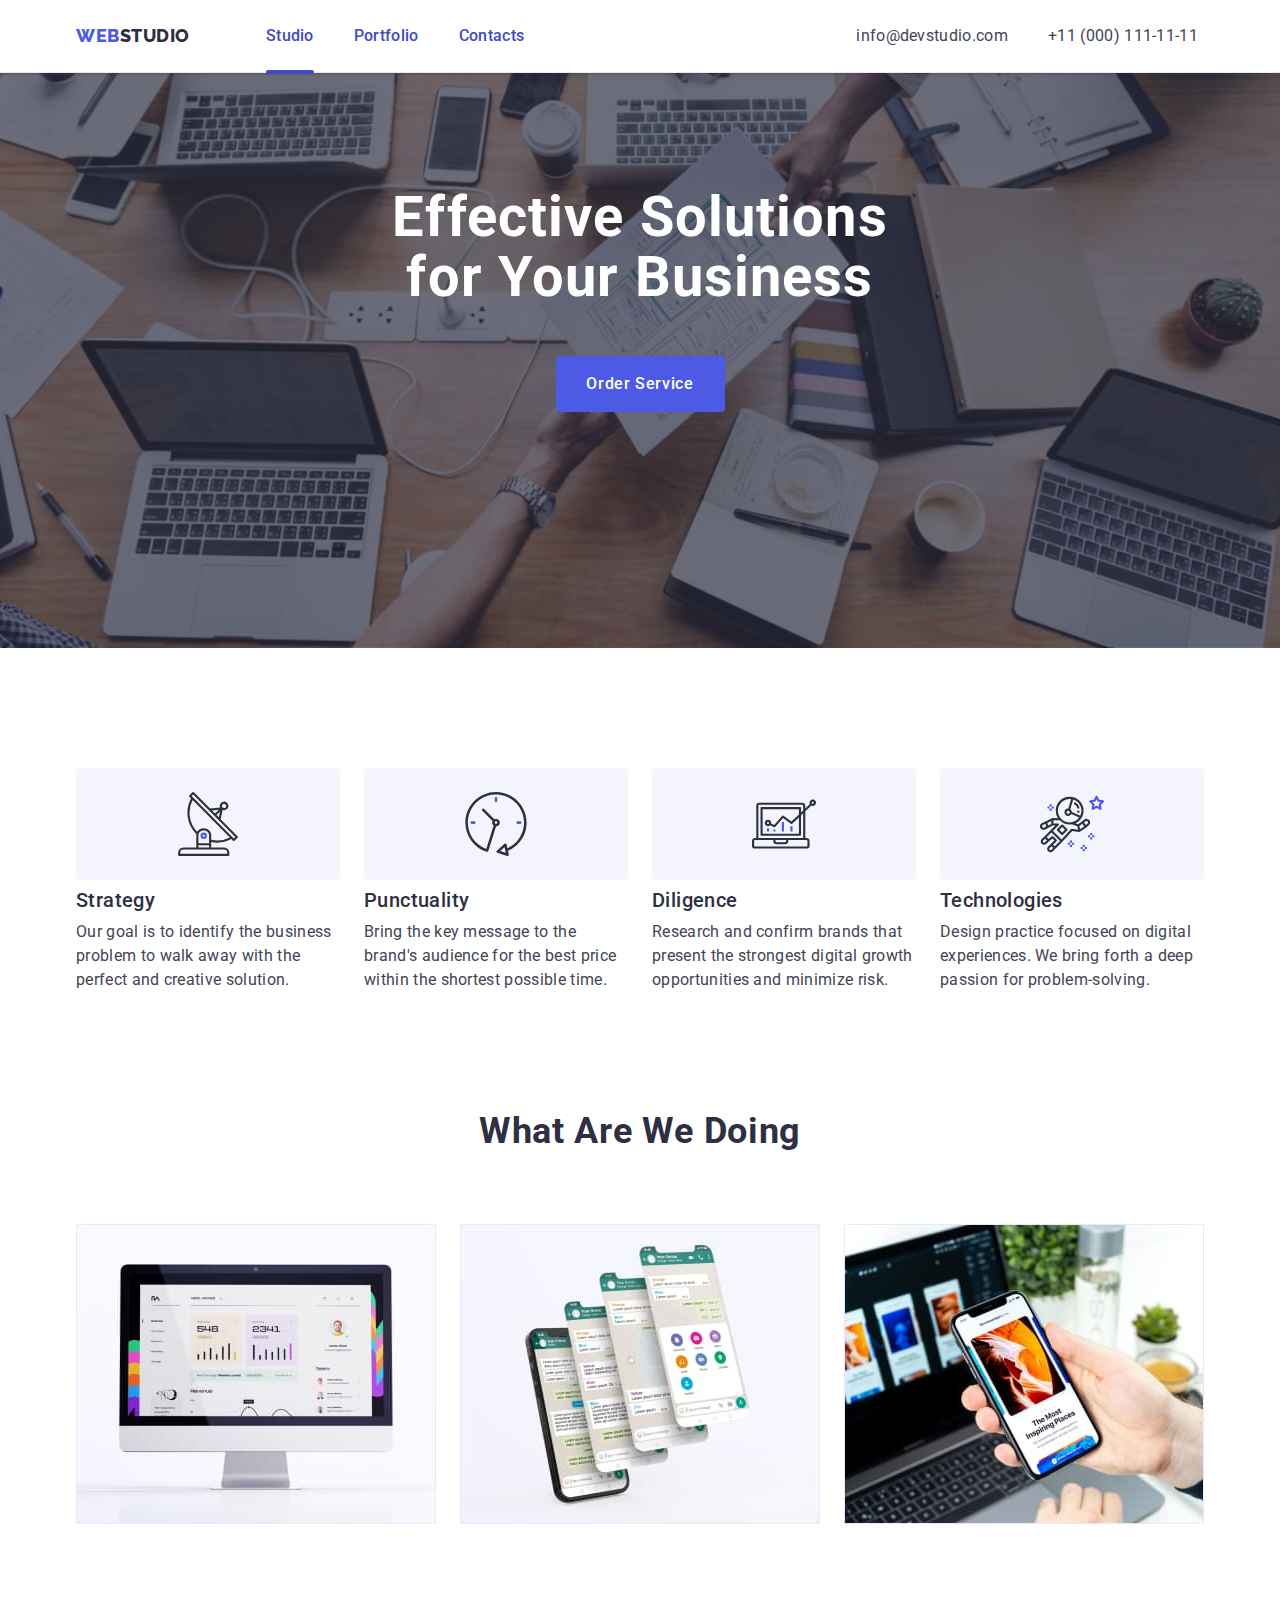
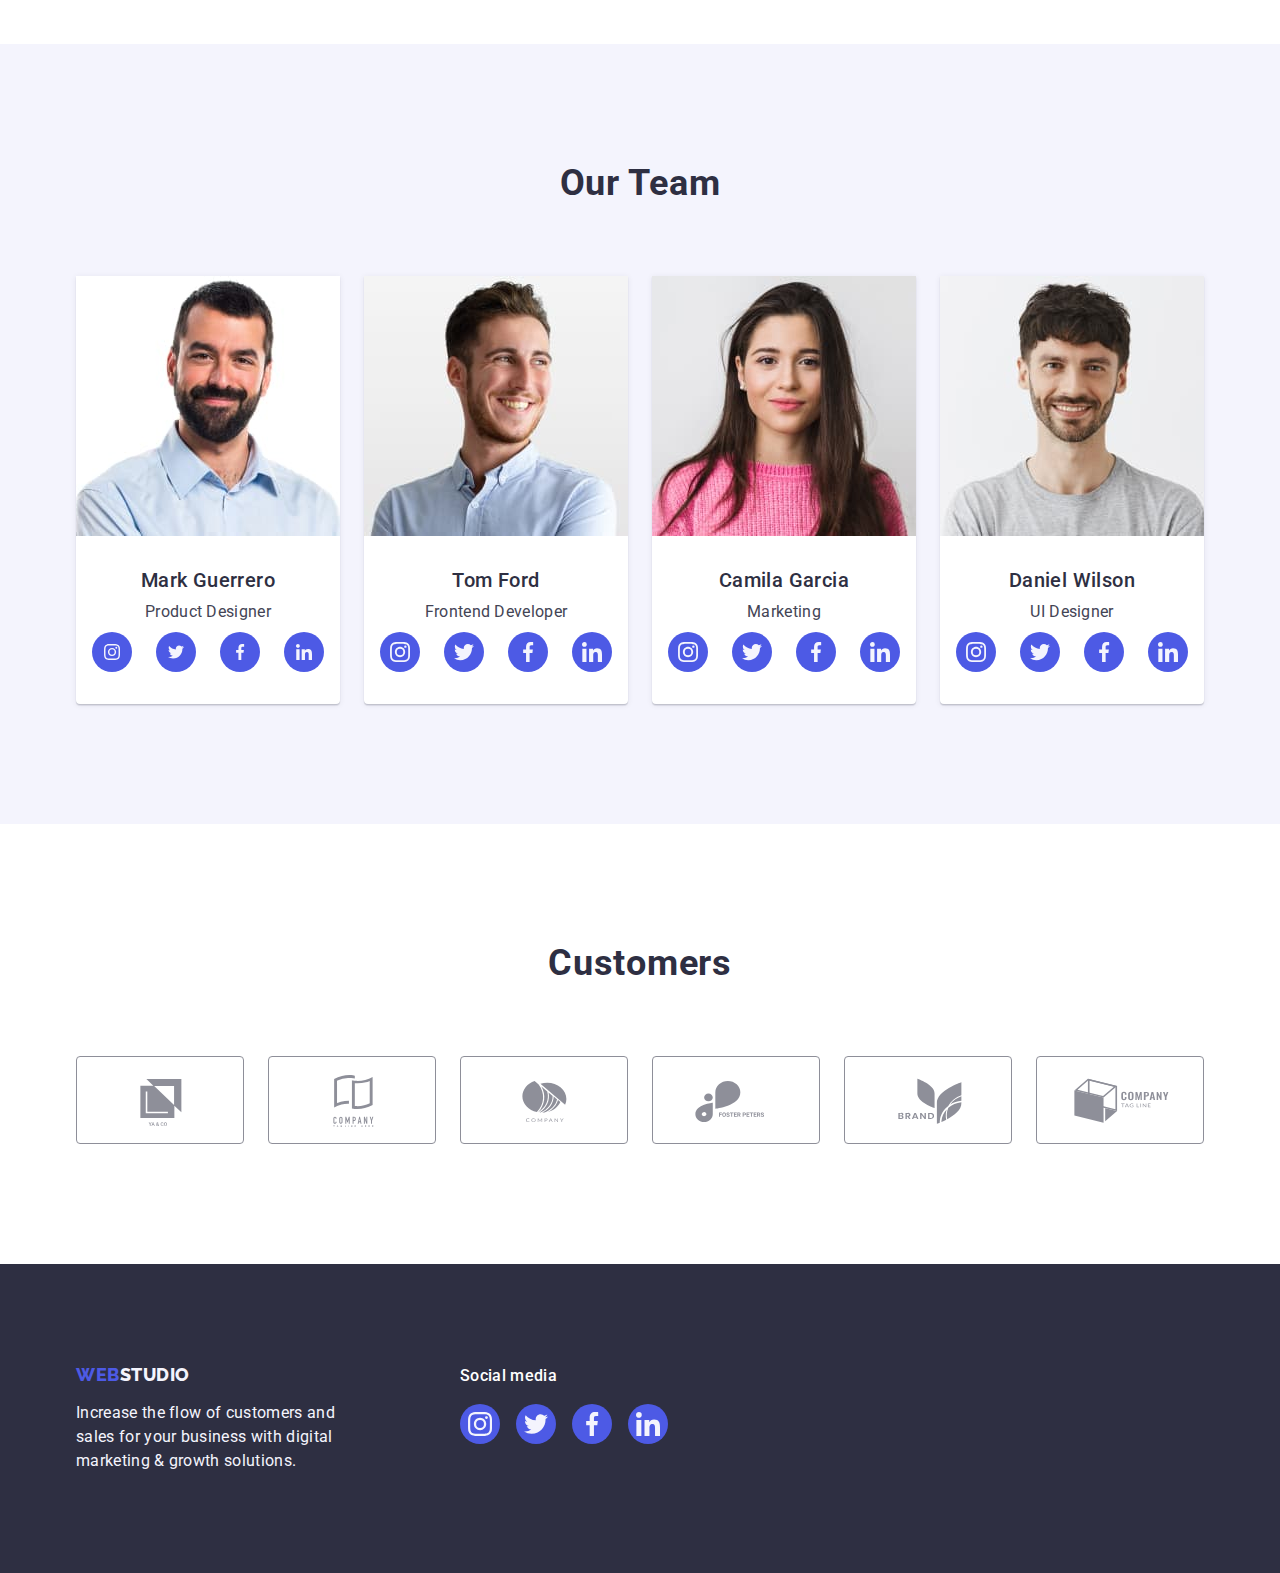
==== index.html @ 26fe9830 "finish" ====
<!DOCTYPE html>
<html lang="en">
  <head>
    <meta charset="UTF-8" />
    <meta http-equiv="X-UA-Compatible" content="IE=edge" />
    <meta name="viewport" content="width=device-width, initial-scale=1.0" />
    <title>Webstudio</title>
    <link rel="preconnect" href="https://fonts.googleapis.com" />
    <link rel="preconnect" href="https://fonts.gstatic.com" crossorigin />
    <link
      href="https://fonts.googleapis.com/css2?family=Montserrat:wght@400;700&family=Raleway:wght@800&family=Roboto:wght@400;500;700;900&display=swap"
      rel="stylesheet"/>
    <link
      rel="stylesheet"
      href="https://cdnjs.cloudflare.com/ajax/libs/modern-normalize/2.0.0/modern-normalize.min.css"/>
    <link rel="stylesheet" href="./css/styles.css" />
  </head>
  <body>
    <header class="header">
      <div class="header-all container">
        <nav class="header-nav">
          <a href="./index.html" class="logo link"
            >WEB<span class="logo-studio-header">Studio</span></a>
          <ul class="menu-list list">
            <li>
              <a href="./index.html" class="menu menu-linea link">Studio</a>
            </li>
            <li>
              <a href="./portfolio.html" class="menu link">Portfolio</a>
            </li>
            <li>
              <a href="" class="menu link">Contacts</a>
            </li>
          </ul>
        </nav>
        <address class="adress">
          <ul class="adress-list list">
            <li>
              <a href="mailto:info@devstudio.com" class="mail-tel link"
                >info@devstudio.com</a
              >
            </li>
            <li>
              <a href="tel:+110001111111" class="mail-tel link"
                >+11 (000) 111-11-11</a
              >
            </li>
          </ul>
        </address>
      </div>
    </header>

    <main>
      <!--Hero-->
      <section class="section-hero section">
        <div class="hero-list container">
          <h1 class="hero">Effective Solutions for Your Business</h1>
          <button type="button" class="button" data-modal-open>Order Service</button>
        </div>
      </section>
      <!--Section 1-->
      <section class="section-about-work section">
        <div class="about-work-all container">
          <h2 hidden class="visually-hidden">About work</h2>
          <ul class="about-work-list list">
            <li class="about-work-list-text">
              <div class="about-work-icons-link">
                 <svg class="about-work-icons" width="64" height="64">
                  <use href="./images/icons.svg#antenna"></use>
                </svg>
              </div>
              <h3 class="about-work">Strategy</h3>
              <p class="about-work-text">
                Our goal is to identify the business problem to walk away with
                the perfect and creative solution.
              </p>
            </li>
            <li class="about-work-list-text">
              <div class="about-work-icons-link">
                <svg class="about-work-icons" width="64" height="64">
                  <use href="./images/icons.svg#clock"></use>
                </svg>
              </div>
              <h3 class="about-work">Punctuality</h3>
              <p class="about-work-text">
                Bring the key message to the brand's audience for the best price
                within the shortest possible time.
              </p>
            </li>
            <li class="about-work-list-text">
              <div class="about-work-icons-link">
                <svg class="about-work-icons" width="64" height="64">
                  <use href="./images/icons.svg#diagram"></use>
                </svg>
              </div>
              <h3 class="about-work">Diligence</h3>
              <p class="about-work-text">
                Research and confirm brands that present the strongest digital
                growth opportunities and minimize risk.
              </p>
            </li>
            <li class="about-work-list-text">
              <div class="about-work-icons-link">
                <svg class="about-work-icons" width="64" height="64">
                  <use href="./images/icons.svg#astronaut"></use>
                </svg>
              </div>
              <h3 class="about-work">Technologies</h3>
              <p class="about-work-text">
                Design practice focused on digital experiences. We bring forth a
                deep passion for problem-solving.
              </p>
            </li>
          </ul>
        </div>
      </section>
      <!--Section 2-->
      <section class="section-work section">
        <div class="work-all container">
          <h2 class="work">What are we doing</h2>
          <ul class="work-list list">
            <li class="work-images">
              <img
                src="./images/section2-img-1.jpg"
                alt="computer"
                width="360"/>
            </li>
            <li class="work-images">
              <img src="./images/section2-img-2.jpg" alt="phone" width="360" />
            </li>
            <li class="work-images">
              <img
                src="./images/section2-img-3.jpg"
                alt="computer-and-phone"
                width="360"/>
            </li>
          </ul>
        </div>
      </section>
      <!--Section 3 -->
      <section class="section-team section">
        <div class="team-all container">
          <h2 class="team">Our Team</h2>
          <ul class="team-photo-list list">
            <li class="team-photo">
                <img
                  src="./images/section3-img-1.jpg"
                  alt="Mark"
                  width="264"
                  height="260"/>
                <div class="worker-all">
                  <h3 class="worker-name">Mark Guerrero</h3>
                  <p class="profession">Product Designer</p>
                  <ul class="social-list list">
                    <li class="social-list-iteam">
                      <a href="" class="social-list-link">
                        <svg class="social-list-icons" width="16" height="16">
                          <use href="./images/icons.svg#instagram"></use>
                        </svg>
                      </a>
                    </li>
                    <li class="social-list-iteam">
                      <a href="" class="social-list-link">
                        <svg class="social-list-icons" width="16" height="16">
                          <use href="./images/icons.svg#twitter"></use>
                        </svg>
                      </a>
                    </li>
                    <li class="social-list-iteam">
                      <a href="" class="social-list-link">
                        <svg class="social-list-icons" width="16" height="16">
                          <use href="./images/icons.svg#facebook"></use>
                        </svg>
                      </a>
                    </li>
                    <li class="social-list-iteam">
                      <a href="" class="social-list-link">
                        <svg class="social-list-icons" width="16" height="16">
                          <use href="./images/icons.svg#linkedin"></use>
                        </svg>
                      </a>
                    </li>
                  </ul>
                </div>
              </li>
            
            
              <li class="team-photo">
                <img
                  src="./images/section3-img-2.jpg"
                  alt="Tom"
                  width="264"
                  height="260"/>
                <div class="worker-all">
                  <h3 class="worker-name">Tom Ford</h3>
                  <p class="profession">Frontend Developer</p>
                  <ul class="social-list list">
                    <li class="social-list-iteam">
                      <a href="" class="social-list-link">
                        <svg class="social-list-icons" width="20" height="20">
                          <use href="./images/icons.svg#instagram"></use>
                        </svg>
                      </a>
                    </li>
                    <li class="social-list-iteam">
                      <a href="" class="social-list-link">
                        <svg class="social-list-icons" width="20" height="20">
                          <use href="./images/icons.svg#twitter"></use>
                        </svg>
                      </a>
                    </li>
                    <li class="social-list-iteam">
                      <a href="" class="social-list-link">
                        <svg class="social-list-icons" width="20" height="20">
                          <use href="./images/icons.svg#facebook"></use>
                        </svg>
                      </a>
                    </li>
                    <li class="social-list-iteam">
                      <a href="" class="social-list-link">
                        <svg class="social-list-icons" width="20" height="20">
                          <use href="./images/icons.svg#linkedin"></use>
                        </svg>
                      </a>
                    </li>
                  </ul>
                </div>
              </li>
            
           
              <li class="team-photo">
                <img
                  src="./images/section3-img-3.jpg"
                  alt="Camila"
                  width="264"
                  height="260"/>
                <div class="worker-all">
                  <h3 class="worker-name">Camila Garcia</h3>
                  <p class="profession">Marketing</p>
                  <ul class="social-list list">
                    <li class="social-list-iteam">
                      <a href="" class="social-list-link">
                        <svg class="social-list-icons" width="20" height="20">
                          <use href="./images/icons.svg#instagram"></use>
                        </svg>
                      </a>
                    </li>
                    <li class="social-list-iteam">
                      <a href="" class="social-list-link">
                        <svg class="social-list-icons" width="20" height="20">
                          <use href="./images/icons.svg#twitter"></use>
                        </svg>
                      </a>
                    </li>
                    <li class="social-list-iteam">
                      <a href="" class="social-list-link">
                        <svg class="social-list-icons" width="20" height="20">
                          <use href="./images/icons.svg#facebook"></use>
                        </svg>
                      </a>
                    </li>
                    <li class="social-list-iteam">
                      <a href="" class="social-list-link">
                        <svg class="social-list-icons" width="20" height="20">
                          <use href="./images/icons.svg#linkedin"></use>
                        </svg>
                      </a>
                    </li>
                  </ul>
                </div>
              </li>
           
           
            <li class="team-photo">
              <img
                src="./images/section3-img-4.jpg"
                alt="Daniel"
                width="264"
                height="260"/>
              <div class="worker-all">
                <h3 class="worker-name">Daniel Wilson</h3>
                <p class="profession">UI Designer</p>
                <ul class="social-list list">
                  <li class="social-list-iteam">
                    <a href="" class="social-list-link">
                      <svg class="social-list-icons" width="20" height="20">
                        <use href="./images/icons.svg#instagram"></use>
                      </svg>
                    </a>
                  </li>
                  <li class="social-list-iteam">
                    <a href="" class="social-list-link">
                      <svg class="social-list-icons" width="20" height="20">
                        <use href="./images/icons.svg#twitter"></use>
                      </svg>
                    </a>
                  </li>
                  <li class="social-list-iteam">
                    <a href="" class="social-list-link">
                      <svg class="social-list-icons" width="20" height="20">
                        <use href="./images/icons.svg#facebook"></use>
                      </svg>
                    </a>
                  </li>
                  <li class="social-list-iteam">
                    <a href="" class="social-list-link">
                      <svg class="social-list-icons" width="20" height="20">
                        <use href="./images/icons.svg#linkedin"></use>
                      </svg>
                    </a>
                  </li>
                </ul>
              </div>
            </li>
          </ul>
        </div>
      </section>
      <!--Section 4 -->
      <section class="customers-section">
        <div class="customers container">
          <h2 class="title-customers team">Customers</h2>
          <ul class="customers-list list link">
            <li class="customers-link-all">
              <a href="" class="customers-link">
                <svg class="customers-icons" width="104" height="56">
                  <use href="./images/icons.svg#logo"></use>
                </svg>
              </a>
            </li>
            <li class="customers-link-all">
              <a href="" class="customers-link">
                <svg class="customers-icons" width="104" height="56">
                  <use href="./images/icons.svg#logo-1"></use>
                </svg>
              </a>
            </li>
            <li class="customers-link-all">
              <a href="" class="customers-link">
                <svg class="customers-icons" width="104" height="56">
                  <use href="./images/icons.svg#logo-2"></use>
                </svg>
              </a>
            </li>
            <li class="customers-link-all">
              <a href="" class="customers-link">
                <svg class="customers-icons" width="104" height="56">
                  <use href="./images/icons.svg#logo-3"></use>
                </svg>
              </a>
            </li>
            <li class="customers-link-all">
              <a href="" class="customers-link">
                <svg class="customers-icons" width="104" height="56">
                  <use href="./images/icons.svg#logo-4"></use>
                </svg>
              </a>
            </li>
            <li class="customers-link-all">
              <a href="" class="customers-link">
                <svg class="customers-icons" width="104" height="56">
                  <use href="./images/icons.svg#logo-5"></use>
                </svg>
              </a>
            </li>
          </ul>

        </div>
      </section>
    </main>
           <!--Footer-->
    <footer class="footer">
      <div class="footer-container container">
        <div class="main-footer">
        <a href="./index.html" class="logo-footer link"
          >WEB<span class="logo-studio">Studio</span></a>
        <p class="footer-text">
          Increase the flow of customers and sales for your business with
          digital marketing & growth solutions.
        </p>
      </div>
        <div class="footer-social">
          <p class="footer-paragraf">Social media</p>
          <ul class="social-list-footer list">
          <li class="social-list-iteam">
            <a href="" class="social-list-link-footer">
              <svg class="social-list-icons-footer" width="24" height="24">
                <use href="./images/icons.svg#instagram"></use>
              </svg>
            </a>
          </li>
          <li class="social-list-iteam">
            <a href="" class="social-list-link-footer">
              <svg class="social-list-icons-footer" width="24" height="24">
                <use href="./images/icons.svg#twitter"></use>
              </svg>
            </a>
          </li>
          <li class="social-list-iteam">
            <a href="" class="social-list-link-footer">
              <svg class="social-list-icons-footer" width="24" height="24">
                <use href="./images/icons.svg#facebook"></use>
              </svg>
            </a>
          </li>
          <li class="social-list-iteam">
            <a href="" class="social-list-link-footer">
              <svg class="social-list-icons-footer" width="24" height="24">
                <use href="./images/icons.svg#linkedin"></use>
              </svg>
            </a>
          </li>
        </ul>
      </div> 
     </div>
    </footer>
     <!--Modal-->
    <div class="backdrop is-hidden" data-modal>
      <div class="modal">
        <button type="button" class="modal-close-btn" data-modal-close>
          <svg class="modal-close-btn-icon" width="8" height="8">
            <use href="./images/icons.svg#close">
            </use>
          </svg>
        </button>
      </div>
    </div>
    <script src="./js/modal.js"></script>
  </body>
</html>
---- css/styles.css ----
* {
    box-sizing: border-box;
}
body {
    font-family: 'Roboto', sans-serif;
    font-weight: 500;
    font-size: 16px;
    color: var(--paragraph-color);
    background-color: var(--text-color);
}
:root {
    --title-color: #404BBF;
    --text-color: #FFFFFF;
    --btn-color: #4d5ae5;
    --services-color: #2e2f42;
    --paragraph-color: #434455;
    --white-filler-color: #F4F4FD;
    --button-portfolio: #e7e9fc;
    --green-color:#31D0AA;
    --light-slate-color: #8E8F99;
    --modal-background-color:#FCFCFC;
    --transition-duration-and-func:250ms cubic-bezier(0.4, 0, 0.2, 1);
}
p,
h1,
h2,
h3,
h4,
h5,
h6 {
    margin: 0;
}
ul,
ol {
    margin: 0;
    padding: 0;
}
.container {
    width: 1158px;
    padding: 0 15px;
    margin: 0 auto;
}
img {
    display: block;
}
.list {
    list-style: none;
}
.link {
    text-decoration: none;
}
/* Header*/
.header {
    position: absolute;
    width: 100%;
    top: 0;
    left: 0;
    background-color: var(--text-color);
    margin: 0;
    border-bottom: 1px solid var(--button-portfolio);
    padding: 24px 0;
    box-shadow: 0px 2px 1px rgba(46, 47, 66, 0.08), 0px 1px 1px rgba(46, 47, 66, 0.16), 0px 1px 6px rgba(46, 47, 66, 0.08);
}
.header-all {
    display: flex;
}
.header-nav {
    display: flex;
    align-items: center;
}
.logo {
    font-family: 'Raleway', sans-serif;
    font-style: normal;
    font-weight: 800;
    font-size: 18px;
    line-height: 1.17;
    letter-spacing: 0.03em;
    text-transform: uppercase;
    color: var(--btn-color);
    margin-right: 76px;
}
.logo-studio-header {
    color: var(--services-color);
}
.logo-studio {
    color: var(--white-filler-color);
}
.menu-list {
    display: flex;
    gap: 40px;
}
.menu {
    position: relative;
    font-weight: 500;
    font-size: 16px;
    line-height: 1.5;
    letter-spacing: 0.02em;
    color: var(--title-color);
    padding: 24px 0;
    transition: color var(--transition-duration-and-func);
}
.menu-linea::after{
  content: "";
  width: 100%;
  height: 4px;
  position: absolute;
  left: 0;
  bottom: -1px;
  top: 68px;
  display: block;
  background-color: var(--title-color);
  border-radius: 2px;
}
.adress-list {
    display: flex;
    gap: 40px;
}
.adress {
    font-style: normal;
    font-weight: 400;
    font-size: 16px;
    line-height: 1.5;
    letter-spacing: 0.02em;
    color: var(--paragraph-color);
    margin-left: 332px;    
}
.mail-tel {
    color: var(--paragraph-color);
    transition: color var(--transition-duration-and-func);
}
.menu:hover,
.menu:focus {
    color: var(--title-color);
}
.mail-tel:hover,
.mail-tel:focus {
    color: var(--title-color);
}
/* Hero*/
.section-hero {
    background-color: var(--services-color);
    padding: 188px 0;
    background-image: linear-gradient(rgba(46, 47, 66, 0.7), rgba(46, 47, 66, 0.7)), url("../images/people.jpg"); 
    background-repeat: no-repeat;
    background-position: center;
    background-size: cover;
    max-width: 1440px;
    margin: 0 auto;
}
.hero-list {
    display: flex;
    flex-direction: column;
    justify-content: center;
}
.hero {
    font-weight: 700;
    font-size: 56px;
    line-height: 1.07;
    text-align: center;
    letter-spacing: 0.02em;
    color: var(--text-color);
    max-width: 496px;
    margin: 0 auto;
    display: flex;
    flex-direction: column;
    justify-content: center;
}
.button {
    font-family: 'Roboto', sans-serif;
    font-style: normal;
    font-weight: 500;
    font-size: 16px;
    line-height: 1.5;
    display: flex;
    align-items: center;
    letter-spacing: 0.04em;
    color: var(--text-color);
    cursor: pointer;
    background-color: var(--btn-color);
    display: block;
    min-width: 169px;
    height: 56px;
    border: none;
    border-radius: 4px;
    gap: 10px;
    margin-top: 48px;
    margin: 48px auto;
    transition: background-color var(--transition-duration-and-func);
}
.button:hover,
.button:focus {
    background-color: var(--title-color);
}
/*Section 1*/
.visually-hidden {
    position: absolute;
    width: 1px;
    height: 1px;
    margin: -1px;
    border: 0;
    padding: 0;
    white-space: nowrap;
    clip-path: inset(100%);
    clip: rect(0 0 0 0);
    overflow: hidden;
}
.section-about-work {
    background-color: var(--text-color);
    padding: 120px 0;
}
.about-work-list {
    display: flex;
    gap: 24px;
}
.about-work-list-text {
    width: calc((100% - 72px) / 4);
}
.about-work {
    font-weight: 500;
    font-size: 20px;
    line-height: 1.2;
    letter-spacing: 0.02em;
    color: var(--services-color);
    margin-bottom: 8px;
}
.about-work-text {
    font-weight: 400;
    font-size: 16px;
    line-height: 1.5;
    letter-spacing: 0.02em;
    color: var(--paragraph-color);
}
.about-work-icons-link{
    display: flex;
    justify-content: center;
    align-items: center;
    height: 112px;
    background-color: var(--white-filler-color);
    margin-bottom: 8px;
    border-radius: 4px;
}
/* Section 2*/
.section-work {
    background-color: var(--text-color);
    padding-bottom: 120px;
}
.work-all {
    display: flex;
    flex-direction: column;
    justify-content: center;
}
.work {
    font-weight: 700;
    font-size: 36px;
    line-height: 1.11;
    text-align: center;
    letter-spacing: 0.02em;
    text-transform: capitalize;
    color: var(--services-color);
    margin-bottom: 72px;
}
.work-list {
    display: flex;
    gap: 24px;
}
.work-images {
    width: calc((100% - 48px) / 3);
}
/* Section 3*/
.section-team {
    background-color: var(--white-filler-color);
    padding: 120px 0;
}
.team-all {
    display: flex;
    flex-direction: column;
    justify-content: center;
}
.team-photo-list {
    display: flex;
    gap: 24px;
}

.team-photo {
    background-color: var(--text-color);
    width: calc((100% - 72px) / 4);
    border-radius: 0px 0px 4px 4px;
    box-shadow:  0px 1px 6px rgba(46, 47, 66, 0.08), 0px 1px 1px rgba(46, 47, 66, 0.16), 0px 2px 1px rgba(46, 47, 66, 0.08);
}
.team {
    font-weight: 700;
    font-size: 36px;
    line-height: 1.11;
    letter-spacing: 0.02em;
    text-align: center;
    text-transform: capitalize;
    color: var(--services-color);
    margin-bottom: 72px;
    text-align: center;
}
.worker-name {
    font-weight: 500;
    font-size: 20px;
    line-height: 1.2;
    letter-spacing: 0.02em;
    color: var(--services-color);
    text-align: center;
    margin-bottom: 8px;
}
.profession {
    font-weight: 400;
    font-size: 16px;
    line-height: 1.5;
    letter-spacing: 0.02em;
    color: var(--paragraph-color);
    text-align: center;
}
.worker-all {
    padding: 32px 0px;
}
.social-list{
    display: flex;
    justify-content: center;
    gap: 24px;
    margin-top: 8px;
}
.social-list-link{
    display: flex;
    justify-content: center;
    align-items: center;
    width: 40px;
    height: 40px;
    border-radius: 50%;
    background-color: var(--btn-color);
    transition: background-color var(--transition-duration-and-func); 
}
.social-list-link:hover,
.social-list-link:focus{
    background-color: var(--title-color);
}
.social-list-icons{
    fill: var(--white-filler-color);
}
/*Section 4*/
.customers-section{
    padding: 120px 0;
    background-color: var(--text-color);
}
.customers-list{
    display: flex;
    gap: 24px;
}
.customers-link-all{
    width: calc((100% - 120px) / 6);
    height: 88px;
    background-color: var(--text-color);  
}
.customers-link{
    display: flex;
    justify-content: center;
    align-items: center;
    width: 100%;
    height: 100%;
    border: 1px solid var(--light-slate-color); 
    border-radius: 4px;
    color: var(--light-slate-color);
    transition: border-color var(--transition-duration-and-func), color var(--transition-duration-and-func);
}
.customers-icons{
    fill: currentColor;
    transition: fill var(--transition-duration-and-func);  
}
.customers-icons:focus,
.customers-icons:hover{
    fill: var(--title-color);
}
.customers-link:hover,
.customers-link:focus{
    border: 1px solid var(--title-color);
    color: var(--title-color);
}
.title-customers{
    margin-bottom: 72px;
}
/*Footer*/
.footer {
    display: flex;
    background-color: var(--services-color);
    padding: 100px 0;   
}
.footer-container{
    display: flex;
    align-items: baseline;
}
.logo-footer {
    font-family: 'Raleway', sans-serif;
    font-style: normal;
    font-weight: 800;
    font-size: 18px;
    line-height: 1.17;
    letter-spacing: 0.03em;
    text-transform: uppercase;
    color: var(--btn-color);
    margin-right: 76px;
    display: inline-block;
    margin-bottom: 16px;
}
.footer-text {
    font-weight: 400;
    font-size: 16px;
    line-height: 1.5;
    letter-spacing: 0.02em;
    color: var(--white-filler-color);
    max-width: 264px;
}
.footer-paragraf{
    font-weight: 500;
    font-size: 16px;
    line-height: 1.5;
    letter-spacing: 0.02em;
    color: var(--text-color);
    margin-bottom: 16px;
}
.footer-social{
    display: block;
    max-width: 208px;
    max-height: 80px;
}
.social-list-footer{
    display: flex;
    justify-content: center;
    gap: 16px;
    margin-top: 16px;
}
.social-list-link-footer{
    display: flex;
    justify-content: center;
    align-items: center;
    width: 40px;
    height: 40px;
    border-radius: 50%;
    background-color: var(--btn-color);
    transition: background-color var(--transition-duration-and-func);
}
.social-list-link-footer:hover,
.social-list-link-footer:focus{
    background-color: var(--green-color);
}
.social-list-icons-footer{
    fill: var(--white-filler-color);
}
.main-footer{
    display: block;
    max-width:264px ;
    max-height: 112px;
    margin-right: 120px;
}
/*Portfolio*/
.portfolio {
    padding: 96px 0 120px;
}
.portfolio-all {
    display: flex;
    flex-direction: column;
}
.portfolio-list {
    display: flex;
    justify-content: center;
    gap: 24px;
    margin-bottom: 72px;
}
/*Portfolio buttons*/
.button-all {
    font-family: "Roboto", sans-serif;
    font-size: 16px;
    line-height: 1.5;
    letter-spacing: 0.04em;
    color: var(--btn-color);
    cursor: pointer;
    font-weight: 500;
    background-color: var(--white-filler-color);
    padding: 12px 24px;
    border: 1px solid var(--button-portfolio);
    border-radius: 4px;
    transition: color var(--transition-duration-and-func), background-color var(--transition-duration-and-func), border-color var(--transition-duration-and-func), box-shadow var(--transition-duration-and-func);
}
.button-all:hover,
.button-all:focus {
    color: var(--text-color);
    background-color: var(--title-color);
    border: 1px solid transparent;
    box-shadow: 0px 3px 1px rgba(0, 0, 0, 0.1), 0px 2px 1px rgba(0, 0, 0, 0.08), 0px 2px 2px rgba(0, 0, 0, 0.12);
}
/*Portfolio images*/
.portfolio-images-list {
    display: flex;
    flex-wrap: wrap;
    column-gap: 24px;
    row-gap: 48px;
}
.images-link-portfolio{
    display: block;
    transition: box-shadow var(--transition-duration-and-func);
}
.images-link-portfolio:hover,
.images-link-portfolio:focus{
    box-shadow: 0px 1px 6px rgba(46, 47, 66, 0.08), 0px 1px 1px rgba(46, 47, 66, 0.16), 0px 2px 1px rgba(46, 47, 66, 0.08); 
}
.images-link-portfolio:hover .overlay,
.images-link-portfolio:focus .overlay{
    transform: translate(0, 0);
}
.images-portfolio {
    width: calc((100% - 48px) / 3);
}
.services-all {
    padding: 32px 16px;
    border: 1px solid var(--button-portfolio);
    border-top: none;
}
.services {
    font-weight: 500;
    font-size: 20px;
    line-height: 1.2;
    letter-spacing: 0.02em;
    color: var(--services-color);
    margin-bottom: 8px;
}
.services-text {
    font-weight: 400;
    font-size: 16px;
    line-height: 1.5;
    letter-spacing: 0.02em;
    color: var(--paragraph-color);
}
.images-wraper{
    position: relative;
    overflow: hidden;
}
.overlay{
    position: absolute;
    left: 0;
    top: 0;
    width: 100%;
    height: 100%;
    overflow: auto;
    background-color: var(--btn-color);
    font-size: 16px;
    line-height: 1.5;
    letter-spacing: 0.02em;
    color: var(--white-filler-color);
    padding: 40px 32px;
    transform: translate(0, 100%);
    transition: transform var(--transition-duration-and-func);
}
/* Modal */
.backdrop{
    position: fixed;
    top: 0;
    left: 0;
    z-index: 100;
    width: 100%;
    height: 100%;
    background-color: rgba(46, 47, 66, 0.4);
    transition: opacity var(--transition-duration-and-func), visibility var(--transition-duration-and-func);
}
.backdrop.is-hidden{
    opacity: 0;
    visibility: hidden;
    pointer-events: none;
}
.modal{
    position: absolute;
    top: 50%;
    left: 50%;
    transform: translate(-50%, -50%);
    width: 408px ;
    min-height: 584px ;
    background-color: var(--modal-background-color);
    box-shadow: 0px 1px 1px rgba(0, 0, 0, 0.14), 0px 1px 3px rgba(0, 0, 0, 0.12), 0px 2px 1px rgba(0, 0, 0, 0.2);
    border-radius: 4px;
    transition: transform var(--transition-duration-and-func);
}
.modal-close-btn{
    position: absolute;
    top: 24px;
    right: 24px;
    display: flex;
    justify-content: center;
    align-items: center;
    width: 24px;
    height: 24px;
    border-radius: 50%;
    background-color: var(--button-portfolio);
    border: 1px solid  rgba(0, 0, 0, 0.1);
    padding: 0;
    cursor: pointer;
    transition: border var(--transition-duration-and-func), background-color var(--transition-duration-and-func);  
}
.modal-close-btn-icon{
    fill: var(--services-color);
    transition: fill var(--transition-duration-and-func);
}
.modal-close-btn:hover,
.modal-close-btn:focus{
    background-color: var(--title-color);
    border: none;
}
.modal-close-btn:hover .modal-close-btn-icon,
.modal-close-btn:focus .modal-close-btn-icon{
    fill: var(--text-color);    
}
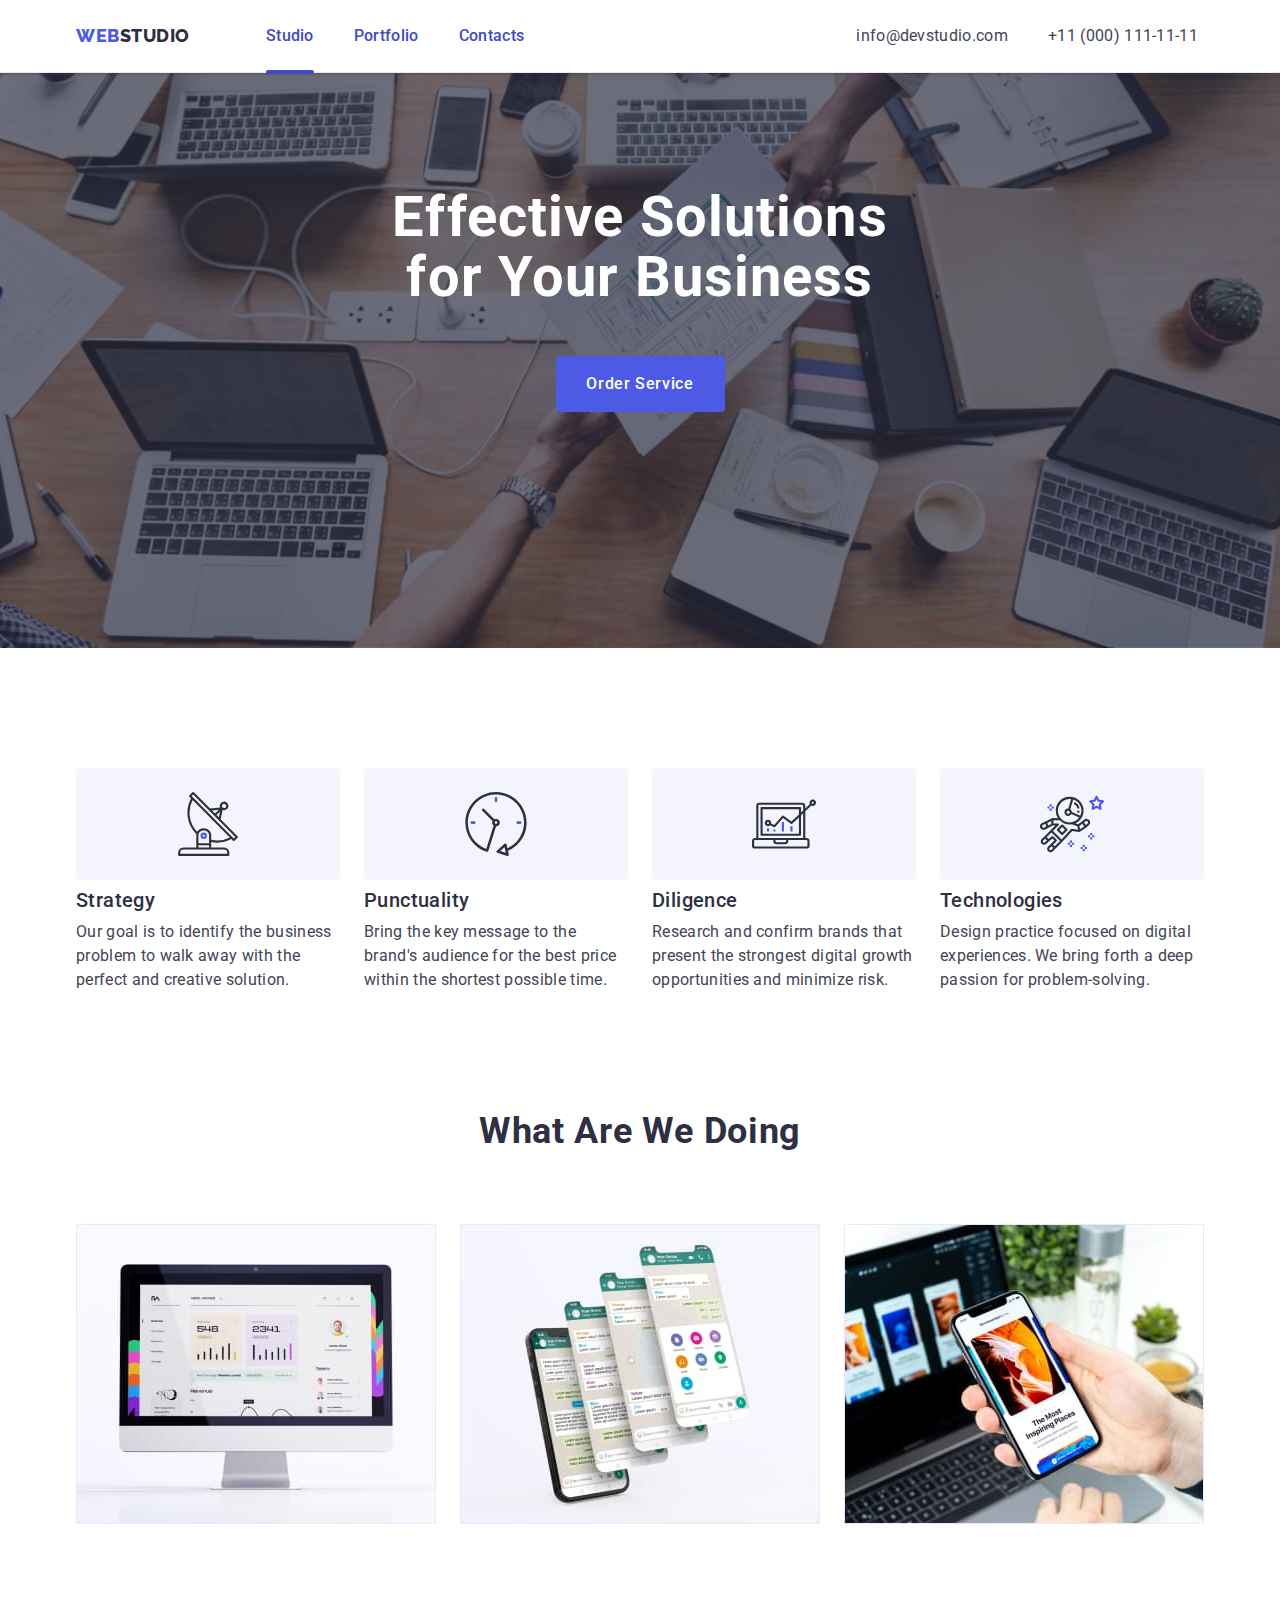
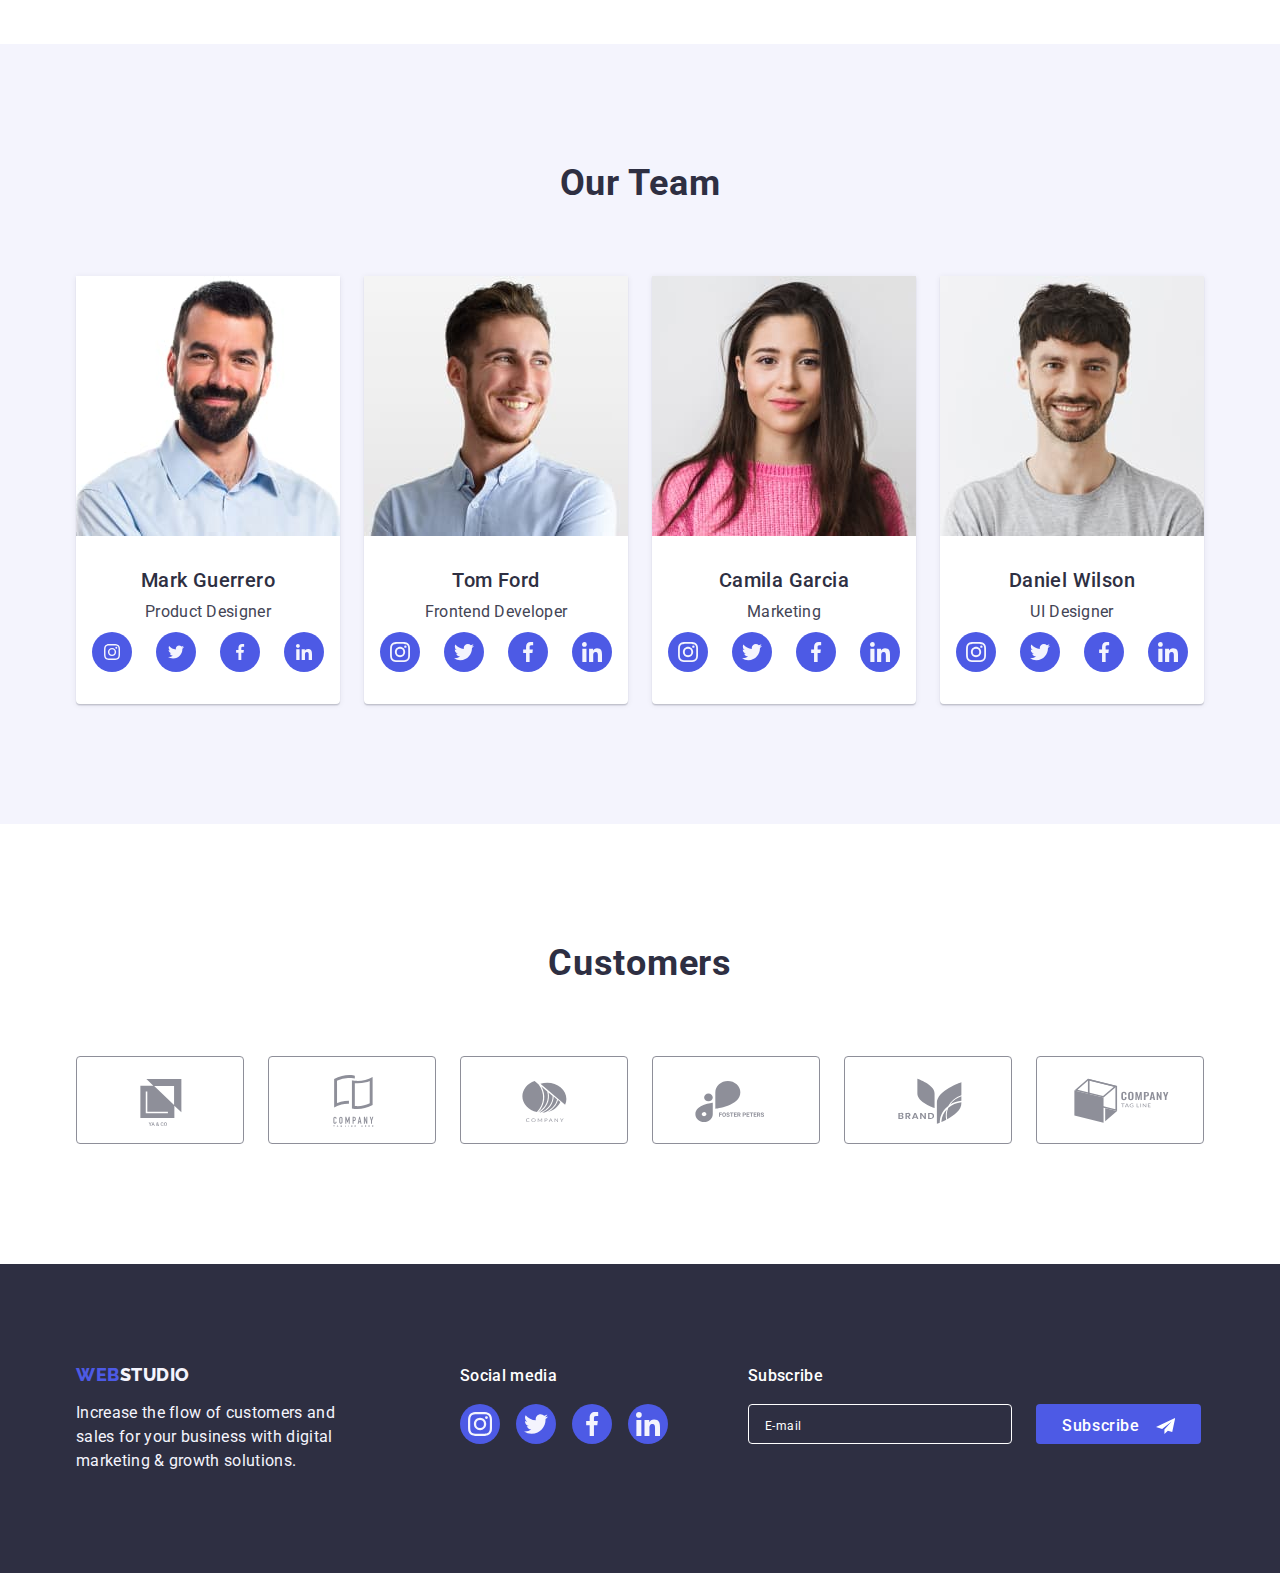
==== commit 8a93b5ad: "finish" ====
--- a/index.html
+++ b/index.html
@@ -411,6 +411,19 @@
           </li>
         </ul>
       </div> 
+      <div class="footer-subscribe">
+        <p class="footer-paragraf">Subscribe</p>
+        <div class="email-footer"><label class="">
+          <input type="email" name="subsribe" class="footer-subscribe-input" required pattern="[a-z0-9._%+-]+@[a-z0-9.-]+\.[a-z]{2,4}" placeholder="E-mail">
+        </label>
+          <button type="submit" class="button-footer">
+            <p class="button-subscribe">Subscribe</p>
+            <svg width="24" height="24">
+              <use href="./images/icons.svg#button-ftr"></use>
+            </svg>
+          </button>
+        </div>
+        </div>
      </div>
     </footer>
      <!--Modal-->
@@ -422,6 +435,45 @@
             </use>
           </svg>
         </button>
+        <p class="paragraf-modal">Leave your contacts and we will call you back</p>
+      <form class="modal-form">
+        <div class="modal-form-field">
+          <label for="name" class="modal-form-input-desc">Name</label>
+            <div class="modal-form-input-wrapper">
+                <input id="name" type="text" name="user-name" class="modal-form-input" required pattern="[a-zA-Zа-яА-ЯіІїЇ]+$" minlength="2">
+              <svg class="input-icon" width="18" heidht="24">
+                <use href="./images/icons.svg#person"></use>
+              </svg>
+            </div>
+          </div>
+          <div class="modal-form-field">
+           <label for="phone" class="modal-form-input-desc">Phone</label>
+          <div class="modal-form-input-wrapper">
+          <input id="phone" type="tel" name="user-phone" class="modal-form-input" required pattern="[0-9]{3}-[0-9]{3}-[0-9]{2}-[0-9]{2}" title="xxx-xxx-xx-xx">
+          <svg class="input-icon" width="18" heidht="24">
+            <use href="./images/icons.svg#phone"></use>
+          </svg>
+        </div>
+        </div>
+         <div class="modal-form-field">
+        <label for="email" class="modal-form-input-desc">Email</label>
+          <div class="modal-form-input-wrapper">
+          <input id="email" type="email" name="user-email" class="modal-form-input" required pattern="[a-z0-9._%+-]+@[a-z0-9.-]+\.[a-z]{2,4}">
+          <svg class="input-icon" width="18" heidht="24">
+            <use href="./images/icons.svg#email"></use>
+          </svg>
+        </div>
+       </div>
+       <div class="modal-form-field">
+           <label for="comment" class="modal-form-input-desc">Comment</label>
+          <textarea id="comment" name="user-comment" class="modal-form-comment" placeholder="Text input"></textarea>
+        </div>
+        <div class="check-box">
+          <input id="check" type="checkbox" class="modal-form-check visually-hidden" name="user-policy">
+        <label for="check" class="modal-form-check-desc"><span class="check-policy"><svg class="icon-check" width="10" height="8"><use href="./images/icons.svg#check"></use></svg></span>I accept the terms and conditions of the&nbsp;<a href="" class="modal-form-check-link">Privacy Policy</a></label>
+      </div>
+      <button type="submit" class="modal-form-submit">Send</button>
+      </form>
       </div>
     </div>
     <script src="./js/modal.js"></script>
--- a/css/styles.css
+++ b/css/styles.css
@@ -20,6 +20,7 @@
     --light-slate-color: #8E8F99;
     --modal-background-color:#FCFCFC;
     --transition-duration-and-func:250ms cubic-bezier(0.4, 0, 0.2, 1);
+    --navy-blue-modal:rgba(46, 47, 66, 0.4);
 }
 p,
 h1,
@@ -455,6 +456,68 @@
     max-height: 112px;
     margin-right: 120px;
 }
+/*Footer interactiv*/
+.footer-subscribe{
+    margin-left: 80px;
+}
+.email-footer{
+    display: flex;
+    gap: 24px;
+}
+.footer-subscribe-input{
+    width: 264px;
+    height: 40px;
+    border: 1px solid var(--text-color);
+    border-radius: 4px;
+    padding-left: 16px;
+    font-weight: 400;
+    font-size: 18px;
+    line-height: 1.5;
+    letter-spacing: 0.02em; 
+    transition: border-color var(--transition-duration-and-func);
+    background-color: transparent;
+    font-weight: 400;
+    font-size: 18px;
+    line-height: 1.5;
+    letter-spacing: 0.02em;
+    color: var(--text-color);
+    resize: none; 
+}
+.footer-subscribe-input:focus{
+    border-color: var(--text-color);
+    outline: none;
+}
+.footer-subscribe-input::placeholder{
+    font-weight: 400;
+    font-size: 12px;
+    line-height: 2;
+    letter-spacing: 0.04em;
+    color: var(--text-color);
+}
+.button-footer{
+    display: flex;
+    gap: 16px;
+    background-color: var(--btn-color);
+    width: 165px;
+    height: 40px;
+    padding: 8px 24px;
+    border-radius: 4px;
+    border-color: transparent;
+    transition: background-color var(--transition-duration-and-func);
+    cursor: pointer;
+}
+
+.button-subscribe{
+    font-weight: 500;
+    font-size: 16px;
+    line-height: 1.5;
+    letter-spacing: 0.04em;
+    color: var(--text-color);
+}
+.button-footer:hover,
+.button-footer:focus{
+    background-color: var(--title-color);
+}
 /*Portfolio*/
 .portfolio {
     padding: 96px 0 120px;
@@ -580,6 +643,7 @@
     box-shadow: 0px 1px 1px rgba(0, 0, 0, 0.14), 0px 1px 3px rgba(0, 0, 0, 0.12), 0px 2px 1px rgba(0, 0, 0, 0.2);
     border-radius: 4px;
     transition: transform var(--transition-duration-and-func);
+    padding: 72px 24px 24px 24px;
 }
 .modal-close-btn{
     position: absolute;
@@ -610,3 +674,143 @@
 .modal-close-btn:focus .modal-close-btn-icon{
     fill: var(--text-color);    
 }
+/*Modal form*/
+.paragraf-modal{
+    font-style: normal;
+    font-weight: 500;
+    font-size: 16px;
+    line-height: 1.5;
+    text-align: center;
+    letter-spacing: 0.02em;
+    color: var(--services-color);
+    margin-bottom: 16px;
+}
+.modal-form{
+    display: flex;
+    flex-direction: column;
+}
+.modal-form-input-desc{
+    display: block;
+    font-weight: 400;
+    font-size: 12px;
+    line-height: 1.17; 
+    letter-spacing: 0.04em;
+    color: var(--light-slate-color);
+    margin-bottom: 4px;
+}
+.modal-form-field{
+    margin-bottom: 8px;
+}
+.modal-form-comment{
+    font-weight: 400;
+    font-size: 18px;
+    line-height: 1.5;
+    letter-spacing: 0.02em;
+    color: var(--services-color); 
+    resize: none;
+    width: 100%;
+    height: 120px;
+    padding: 8px 16px;
+    border: 1px solid var(--navy-blue-modal);
+    border-radius: 4px;
+    transition: border-color var(--transition-duration-and-func); 
+}
+.modal-form-comment:focus{
+    outline: none;
+    border-color: var(--btn-color);
+}
+.modal-form-comment::placeholder{
+    font-weight: 400;
+    font-size: 12px;
+    line-height: 1.17;
+    letter-spacing: 0.04em;
+    color: var(--navy-blue-modal);
+}
+.modal-form-input{
+    width: 100%;
+    height: 40px;
+    border: 1px solid var(--navy-blue-modal);
+    border-radius: 4px;
+    padding-left: 38px;
+    font-weight: 400;
+    font-size: 18px;
+    line-height: 1.5;
+    letter-spacing: 0.02em;
+    color: var(--services-color); 
+    transition: border-color var(--transition-duration-and-func);
+}
+.modal-form-input:focus{
+    outline: none;
+    border-color: var(--btn-color);
+}
+.modal-form-input:focus + .input-icon{
+    fill: var(--btn-color);
+}
+.modal-form-input-wrapper{
+    position: relative;
+    display: block;
+}
+.input-icon{
+    position: absolute;
+    top: 50%;
+    left: 16px;
+    transform: translate(0,-50%);
+    transition: fill var(--transition-duration-and-func);
+}
+/*Modal checkbox*/
+.check-box{
+    margin-bottom: 24px;
+    margin-top: 8px;
+}
+.modal-form-check-desc{
+    font-weight: 400;
+    font-size: 12px;
+    line-height: 1.17;
+    letter-spacing: 0.04em;
+    color: var(--light-slate-color);
+}
+.modal-form-check-link{
+    color: var(--btn-color);
+}
+.modal-form-check-desc{
+    display: flex;
+}
+.check-policy{
+    width: 16px;
+    height: 16px;
+    border: 1px solid var(--navy-blue-modal);
+    border-radius: 2px;
+    transition: background-color var(--transition-duration-and-func);
+    display: inline-flex;
+    align-items: center;
+    justify-content: center;
+    fill: transparent;
+    cursor: pointer;
+    margin-right: 8px;
+}
+.modal-form-check:checked + .modal-form-check-desc > .check-policy{
+    background-color: var(--title-color);
+    fill: var(--text-color);
+    border: none;
+}
+/*Modal submit*/
+.modal-form-submit{
+    display: flex;
+    align-self: center;
+    justify-content: center;
+    align-items: center;
+    width: 169px;
+    height: 56px;
+    background-color: var(--btn-color);
+    padding: 16px 32px;
+    cursor: pointer;
+    transition: background-color var(--transition-duration-and-func);
+    box-shadow: 0px 4px 4px rgba(0, 0, 0, 0.15);
+    border-radius: 4px;
+    border: none;
+    color: var(--text-color);
+}
+.modal-form-submit:hover,
+.modal-form-submit:focus{
+    background-color: var(--title-color);
+}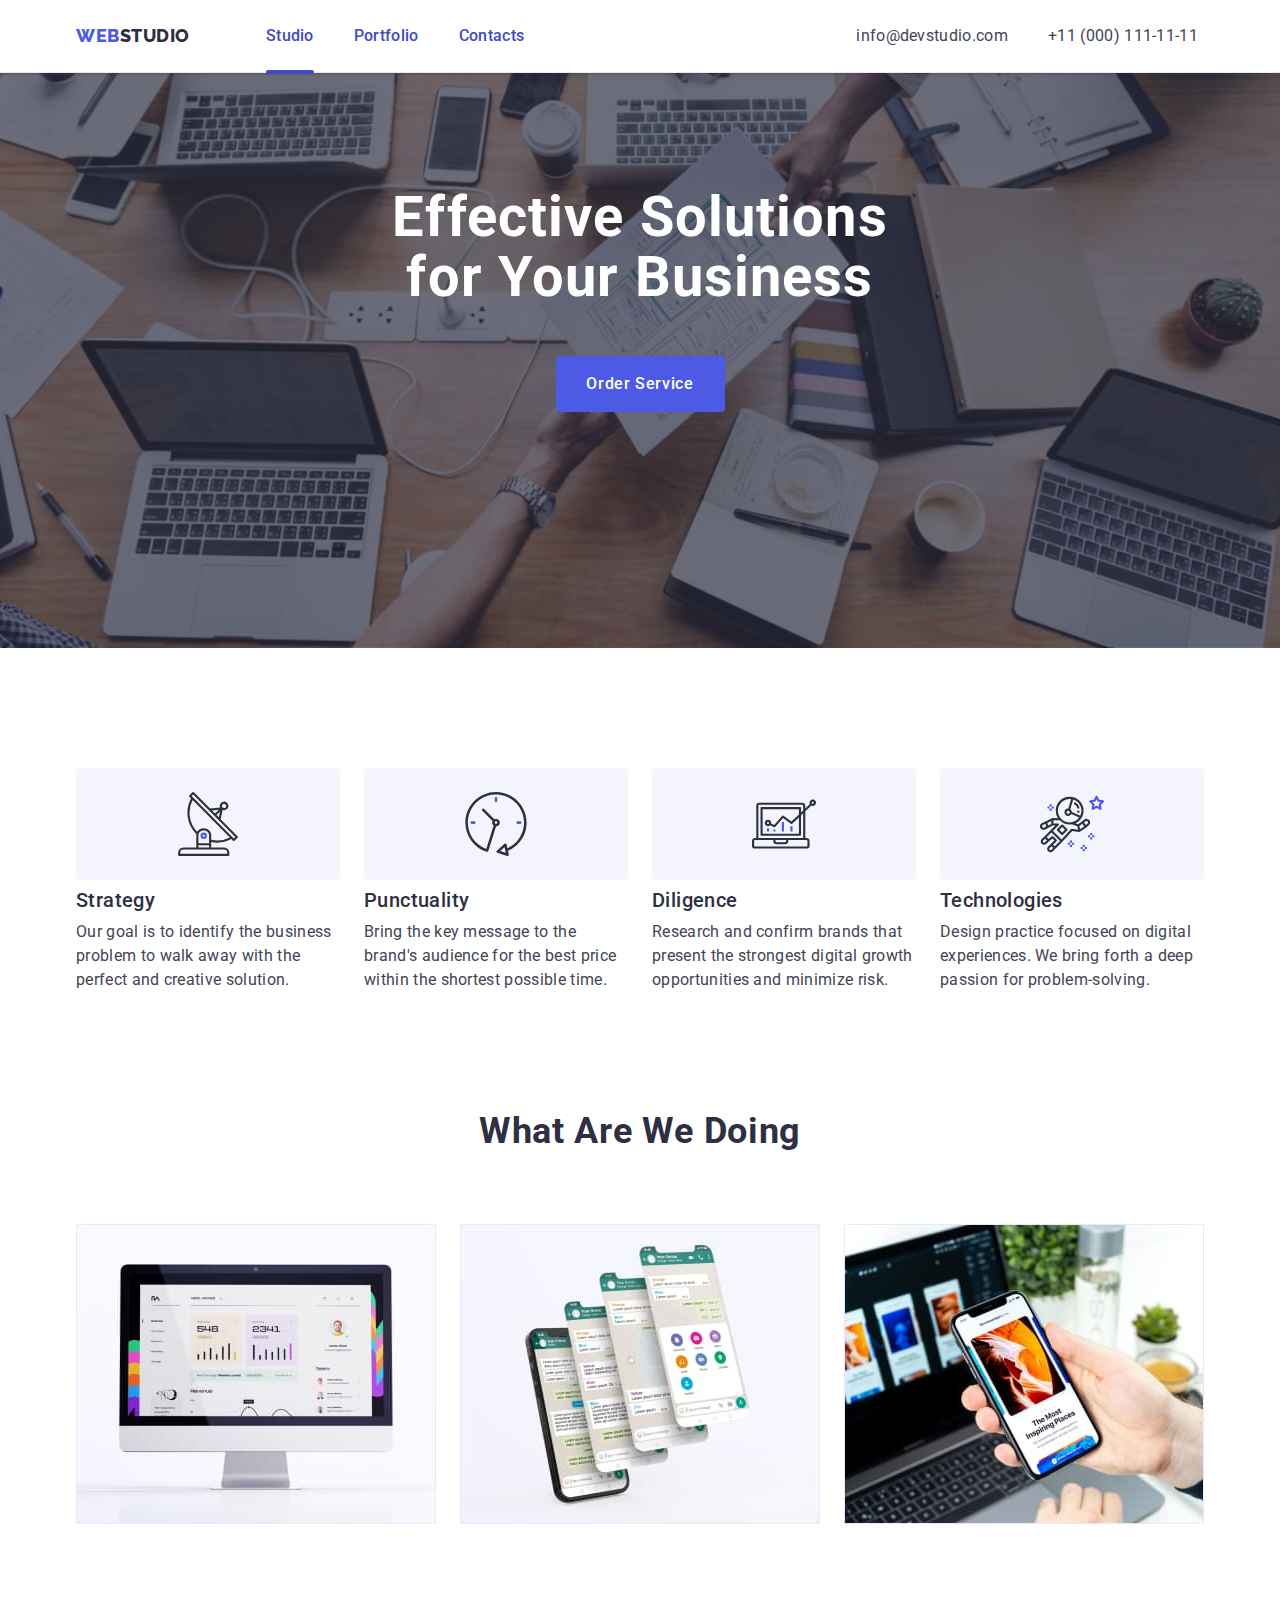
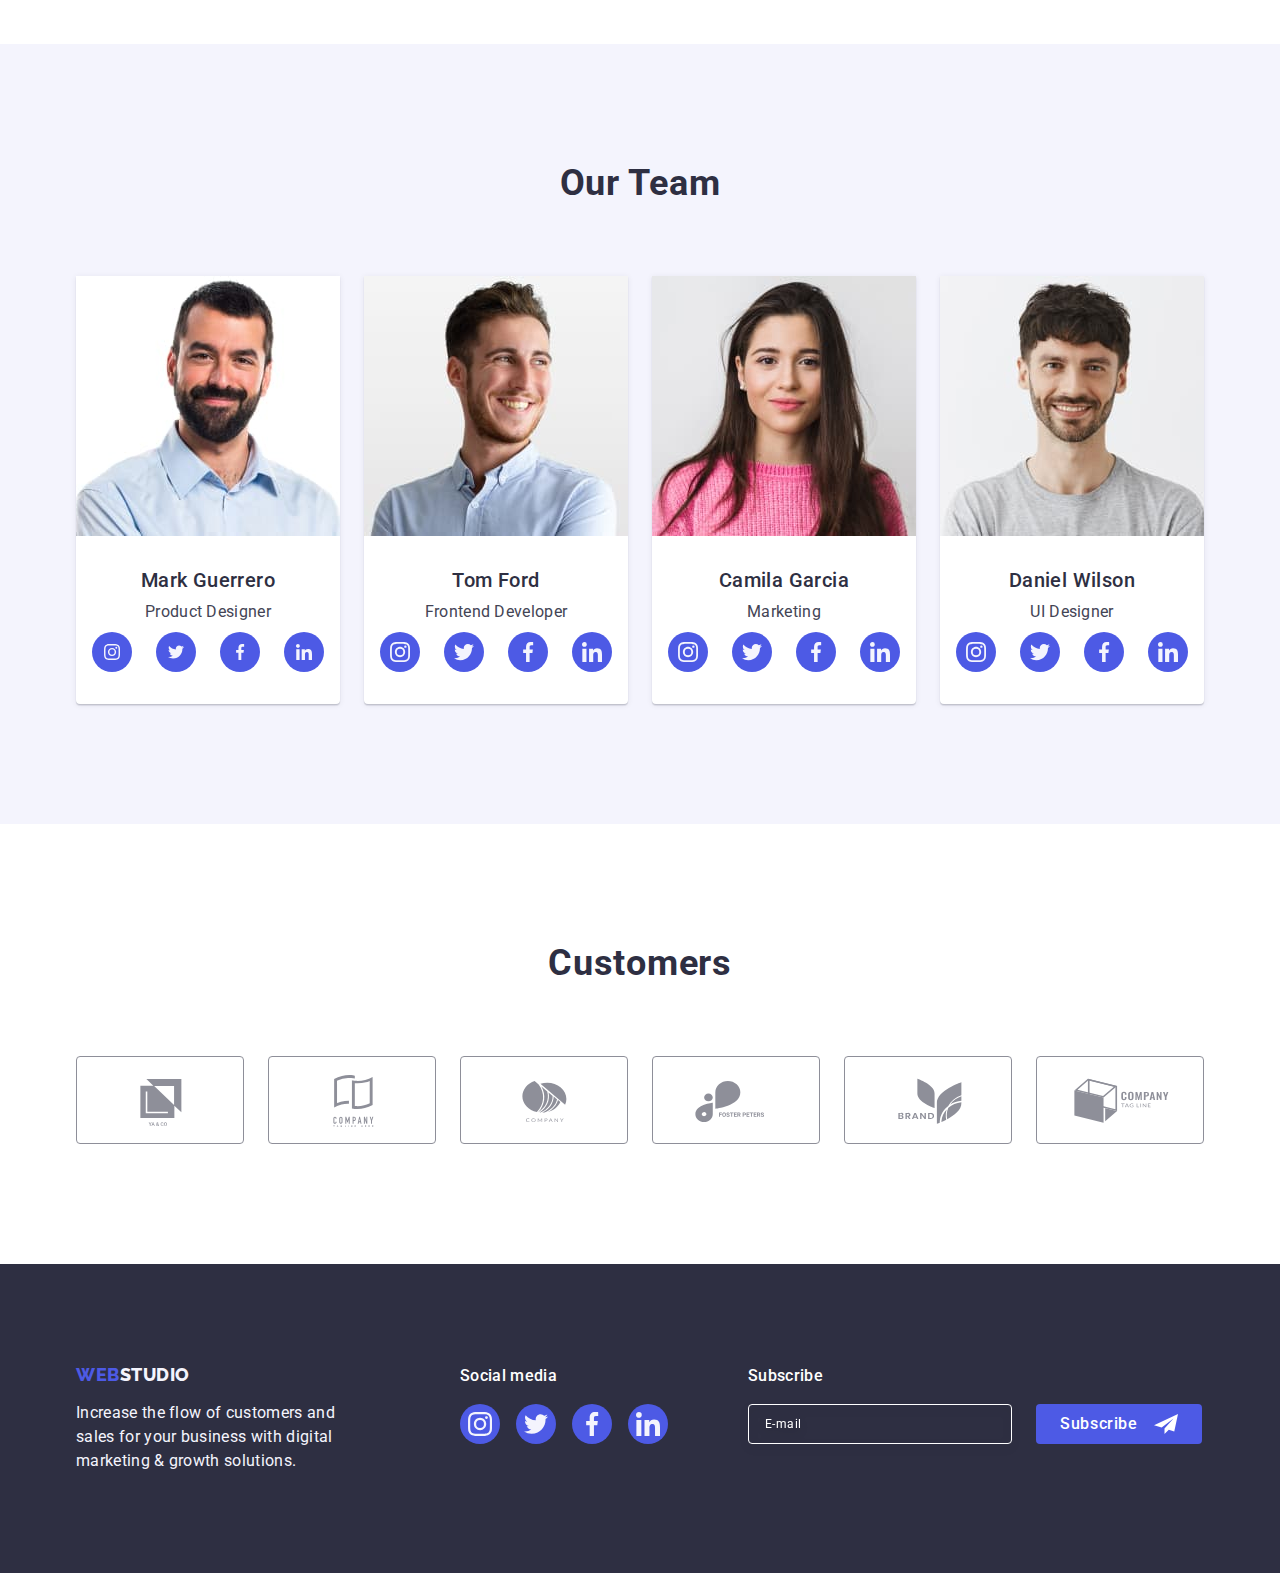
==== commit 486f2a1a: "finish" ====
--- a/index.html
+++ b/index.html
@@ -413,16 +413,16 @@
       </div> 
       <div class="footer-subscribe">
         <p class="footer-paragraf">Subscribe</p>
-        <div class="email-footer"><label class="">
+        <form class="email-footer">
+          <label class="footer-label">
           <input type="email" name="subsribe" class="footer-subscribe-input" required pattern="[a-z0-9._%+-]+@[a-z0-9.-]+\.[a-z]{2,4}" placeholder="E-mail">
         </label>
-          <button type="submit" class="button-footer">
-            <p class="button-subscribe">Subscribe</p>
-            <svg width="24" height="24">
+          <button type="submit" class="button-footer">Subscribe
+            <svg class="button-ftr" width="24" height="24">
               <use href="./images/icons.svg#button-ftr"></use>
             </svg>
           </button>
-        </div>
+        </form>
         </div>
      </div>
     </footer>
@@ -438,39 +438,39 @@
         <p class="paragraf-modal">Leave your contacts and we will call you back</p>
       <form class="modal-form">
         <div class="modal-form-field">
-          <label for="name" class="modal-form-input-desc">Name</label>
+          <label for="user-name" class="modal-form-input-desc">Name</label>
             <div class="modal-form-input-wrapper">
-                <input id="name" type="text" name="user-name" class="modal-form-input" required pattern="[a-zA-Zа-яА-ЯіІїЇ]+$" minlength="2">
-              <svg class="input-icon" width="18" heidht="24">
+                <input id="user-name" type="text" name="user-name" class="modal-form-input" required pattern="[a-zA-Zа-яА-ЯіІїЇ]+$" minlength="2">
+              <svg class="input-icon" width="18" height="24">
                 <use href="./images/icons.svg#person"></use>
               </svg>
             </div>
           </div>
           <div class="modal-form-field">
-           <label for="phone" class="modal-form-input-desc">Phone</label>
+           <label for="user-phone" class="modal-form-input-desc">Phone</label>
           <div class="modal-form-input-wrapper">
-          <input id="phone" type="tel" name="user-phone" class="modal-form-input" required pattern="[0-9]{3}-[0-9]{3}-[0-9]{2}-[0-9]{2}" title="xxx-xxx-xx-xx">
-          <svg class="input-icon" width="18" heidht="24">
+          <input id="user-phone" type="tel" name="user-phone" class="modal-form-input" required pattern="[0-9]{3}-[0-9]{3}-[0-9]{2}-[0-9]{2}" title="xxx-xxx-xx-xx">
+          <svg class="input-icon" width="18" height="24">
             <use href="./images/icons.svg#phone"></use>
           </svg>
         </div>
         </div>
          <div class="modal-form-field">
-        <label for="email" class="modal-form-input-desc">Email</label>
+        <label for="user-email" class="modal-form-input-desc">Email</label>
           <div class="modal-form-input-wrapper">
-          <input id="email" type="email" name="user-email" class="modal-form-input" required pattern="[a-z0-9._%+-]+@[a-z0-9.-]+\.[a-z]{2,4}">
-          <svg class="input-icon" width="18" heidht="24">
+          <input id="user-email" type="email" name="user-email" class="modal-form-input" required pattern="[a-z0-9._%+-]+@[a-z0-9.-]+\.[a-z]{2,4}">
+          <svg class="input-icon" width="18" height="24">
             <use href="./images/icons.svg#email"></use>
           </svg>
         </div>
        </div>
-       <div class="modal-form-field">
-           <label for="comment" class="modal-form-input-desc">Comment</label>
-          <textarea id="comment" name="user-comment" class="modal-form-comment" placeholder="Text input"></textarea>
+       <div class="modal-check-field">
+           <label for="user-comment" class="modal-form-input-desc">Comment</label>
+          <textarea id="user-comment" name="user-comment" class="modal-form-comment" placeholder="Text input"></textarea>
         </div>
         <div class="check-box">
-          <input id="check" type="checkbox" class="modal-form-check visually-hidden" name="user-policy">
-        <label for="check" class="modal-form-check-desc"><span class="check-policy"><svg class="icon-check" width="10" height="8"><use href="./images/icons.svg#check"></use></svg></span>I accept the terms and conditions of the&nbsp;<a href="" class="modal-form-check-link">Privacy Policy</a></label>
+          <input value="true" id="user-privacy" type="checkbox" class="modal-form-check visually-hidden" name="user-privacy">
+        <label for="user-privacy" class="modal-form-check-desc"><span class="check-privacy"><svg class="icon-check" width="10" height="8"><use href="./images/icons.svg#check"></use></svg></span>I accept the terms and conditions of the&nbsp;<a href="" class="modal-form-check-link">Privacy Policy</a></label>
       </div>
       <button type="submit" class="modal-form-submit">Send</button>
       </form>
--- a/css/styles.css
+++ b/css/styles.css
@@ -471,48 +471,44 @@
     border-radius: 4px;
     padding-left: 16px;
     font-weight: 400;
-    font-size: 18px;
-    line-height: 1.5;
-    letter-spacing: 0.02em; 
+    font-size: 12px;
+    line-height: 1.5;
+    letter-spacing: 0.04em; 
     transition: border-color var(--transition-duration-and-func);
     background-color: transparent;
-    font-weight: 400;
-    font-size: 18px;
-    line-height: 1.5;
-    letter-spacing: 0.02em;
     color: var(--text-color);
     resize: none; 
+    filter: drop-shadow(0px 4px 4px rgba(0, 0, 0, 0.15));
 }
 .footer-subscribe-input:focus{
     border-color: var(--text-color);
     outline: none;
 }
 .footer-subscribe-input::placeholder{
-    font-weight: 400;
-    font-size: 12px;
-    line-height: 2;
+    color: var(--text-color);
+}
+.button-footer{
+    display: flex;
+    justify-content: center;
+    align-items: center; 
+    font-family: 'Roboto', sans-serif;
+    font-style: normal;
+    font-weight: 500;
+    font-size: 16px;
+    line-height: 1.5;
     letter-spacing: 0.04em;
     color: var(--text-color);
-}
-.button-footer{
-    display: flex;
-    gap: 16px;
     background-color: var(--btn-color);
-    width: 165px;
+    min-width: 165px;
     height: 40px;
     padding: 8px 24px;
-    border-radius: 4px;
-    border-color: transparent;
+    border: none;
+    border-radius: 4px;
     transition: background-color var(--transition-duration-and-func);
     cursor: pointer;
 }
-
-.button-subscribe{
-    font-weight: 500;
-    font-size: 16px;
-    line-height: 1.5;
-    letter-spacing: 0.04em;
-    color: var(--text-color);
+.button-ftr{
+    margin-left: 16px;
 }
 .button-footer:hover,
 .button-footer:focus{
@@ -701,19 +697,24 @@
 .modal-form-field{
     margin-bottom: 8px;
 }
+.modal-check-field{
+    margin-bottom: 16px;
+}
 .modal-form-comment{
     font-weight: 400;
-    font-size: 18px;
-    line-height: 1.5;
-    letter-spacing: 0.02em;
-    color: var(--services-color); 
+    font-size: 12px;
+    line-height: 1.17;
+    letter-spacing: 0.04em;
+    color: var(--navy-blue-modal); 
     resize: none;
     width: 100%;
     height: 120px;
     padding: 8px 16px;
-    border: 1px solid var(--navy-blue-modal);
-    border-radius: 4px;
-    transition: border-color var(--transition-duration-and-func); 
+    border: 1px solid rgba(46, 47, 66, 0.2);
+    border-radius: 4px;
+    background-color: transparent;
+    transition: border-color var(--transition-duration-and-func);
+    outline: transparent; 
 }
 .modal-form-comment:focus{
     outline: none;
@@ -738,6 +739,8 @@
     letter-spacing: 0.02em;
     color: var(--services-color); 
     transition: border-color var(--transition-duration-and-func);
+    background-color: transparent;
+    outline: transparent;
 }
 .modal-form-input:focus{
     outline: none;
@@ -775,12 +778,12 @@
 .modal-form-check-desc{
     display: flex;
 }
-.check-policy{
+.check-privacy{
     width: 16px;
     height: 16px;
     border: 1px solid var(--navy-blue-modal);
     border-radius: 2px;
-    transition: background-color var(--transition-duration-and-func);
+    transition: background-color var(--transition-duration-and-func), border var(--transition-duration-and-func), fill var(--transition-duration-and-func) ;
     display: inline-flex;
     align-items: center;
     justify-content: center;
@@ -788,19 +791,26 @@
     cursor: pointer;
     margin-right: 8px;
 }
-.modal-form-check:checked + .modal-form-check-desc > .check-policy{
+.modal-form-check:checked + .modal-form-check-desc > .check-privacy{
     background-color: var(--title-color);
     fill: var(--text-color);
     border: none;
 }
 /*Modal submit*/
 .modal-form-submit{
-    display: flex;
+    display: block;
     align-self: center;
     justify-content: center;
     align-items: center;
-    width: 169px;
+    min-width: 169px;
     height: 56px;
+    font-family: "Roboto", sans-serif;
+    font-size: 16px;
+    line-height: 1.5;
+    letter-spacing: 0.04em;
+    color: var(--text-color);
+    cursor: pointer;
+    font-weight: 500;
     background-color: var(--btn-color);
     padding: 16px 32px;
     cursor: pointer;
